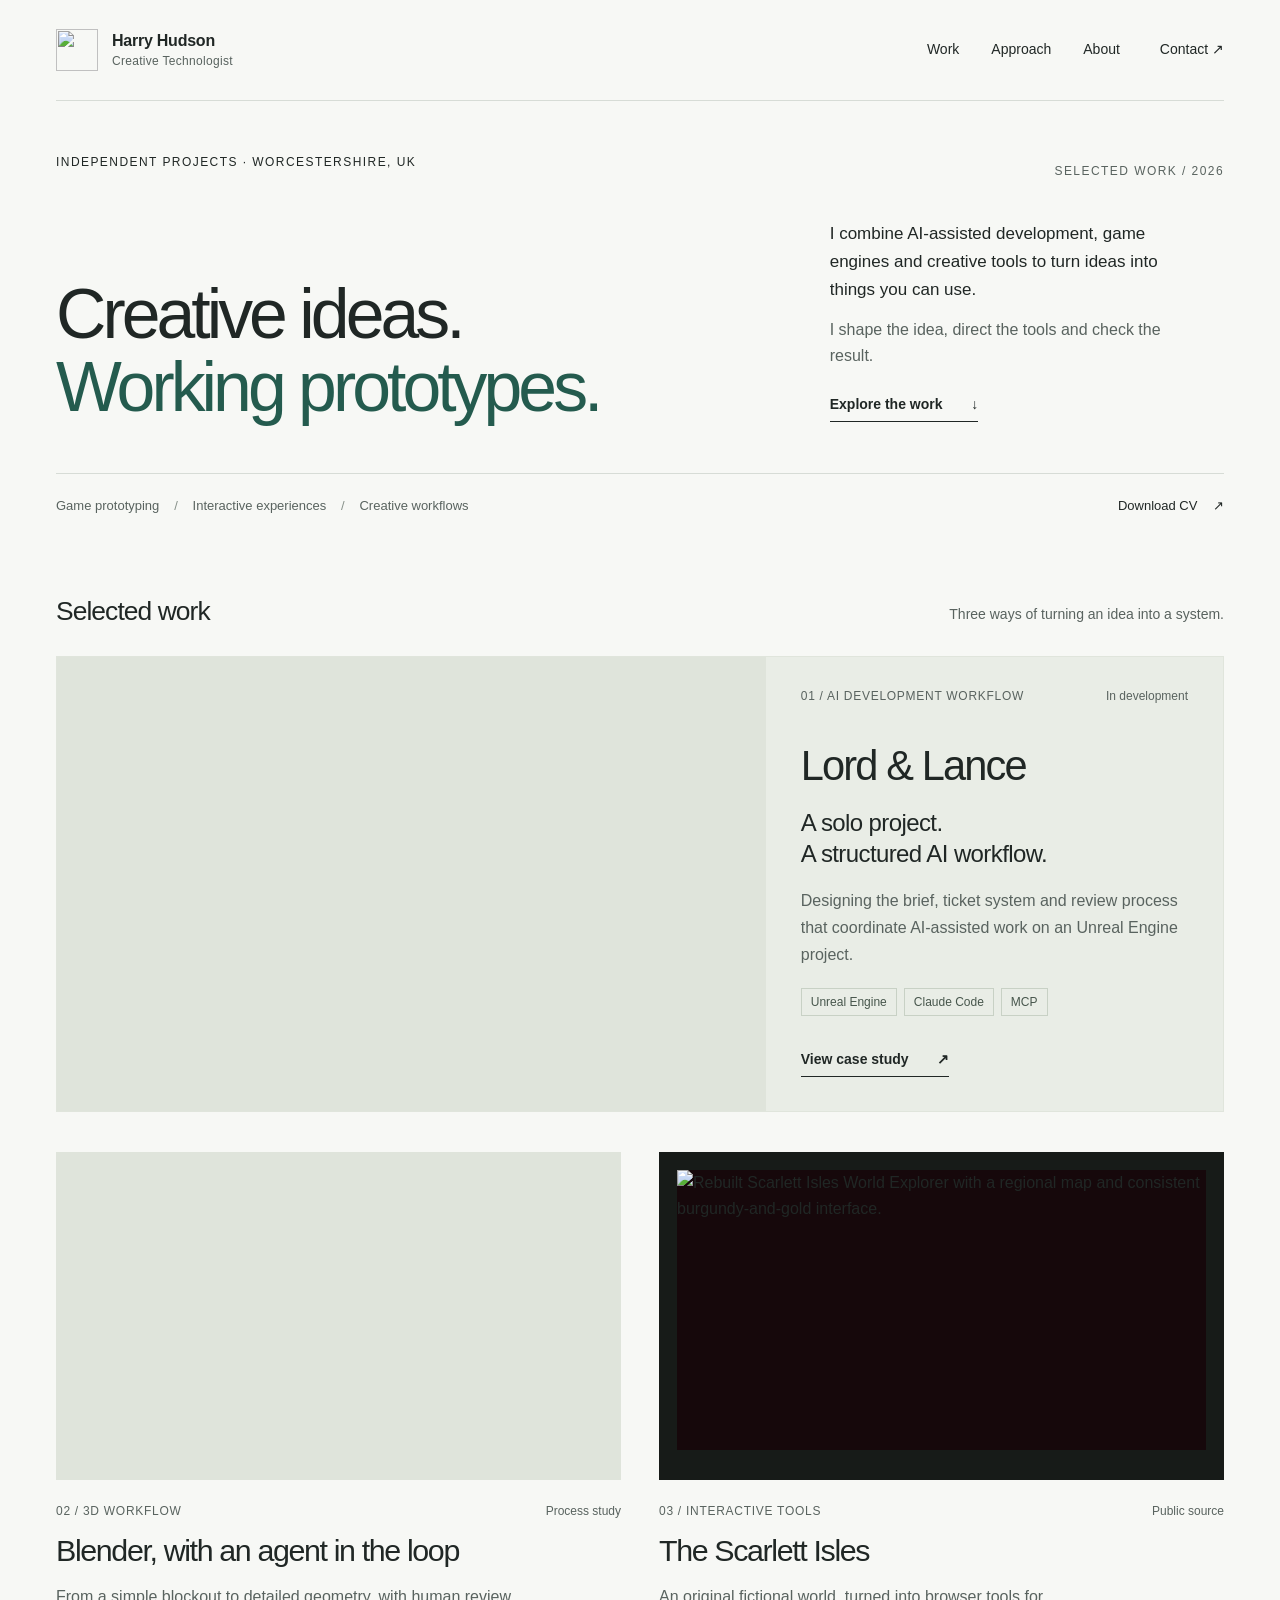
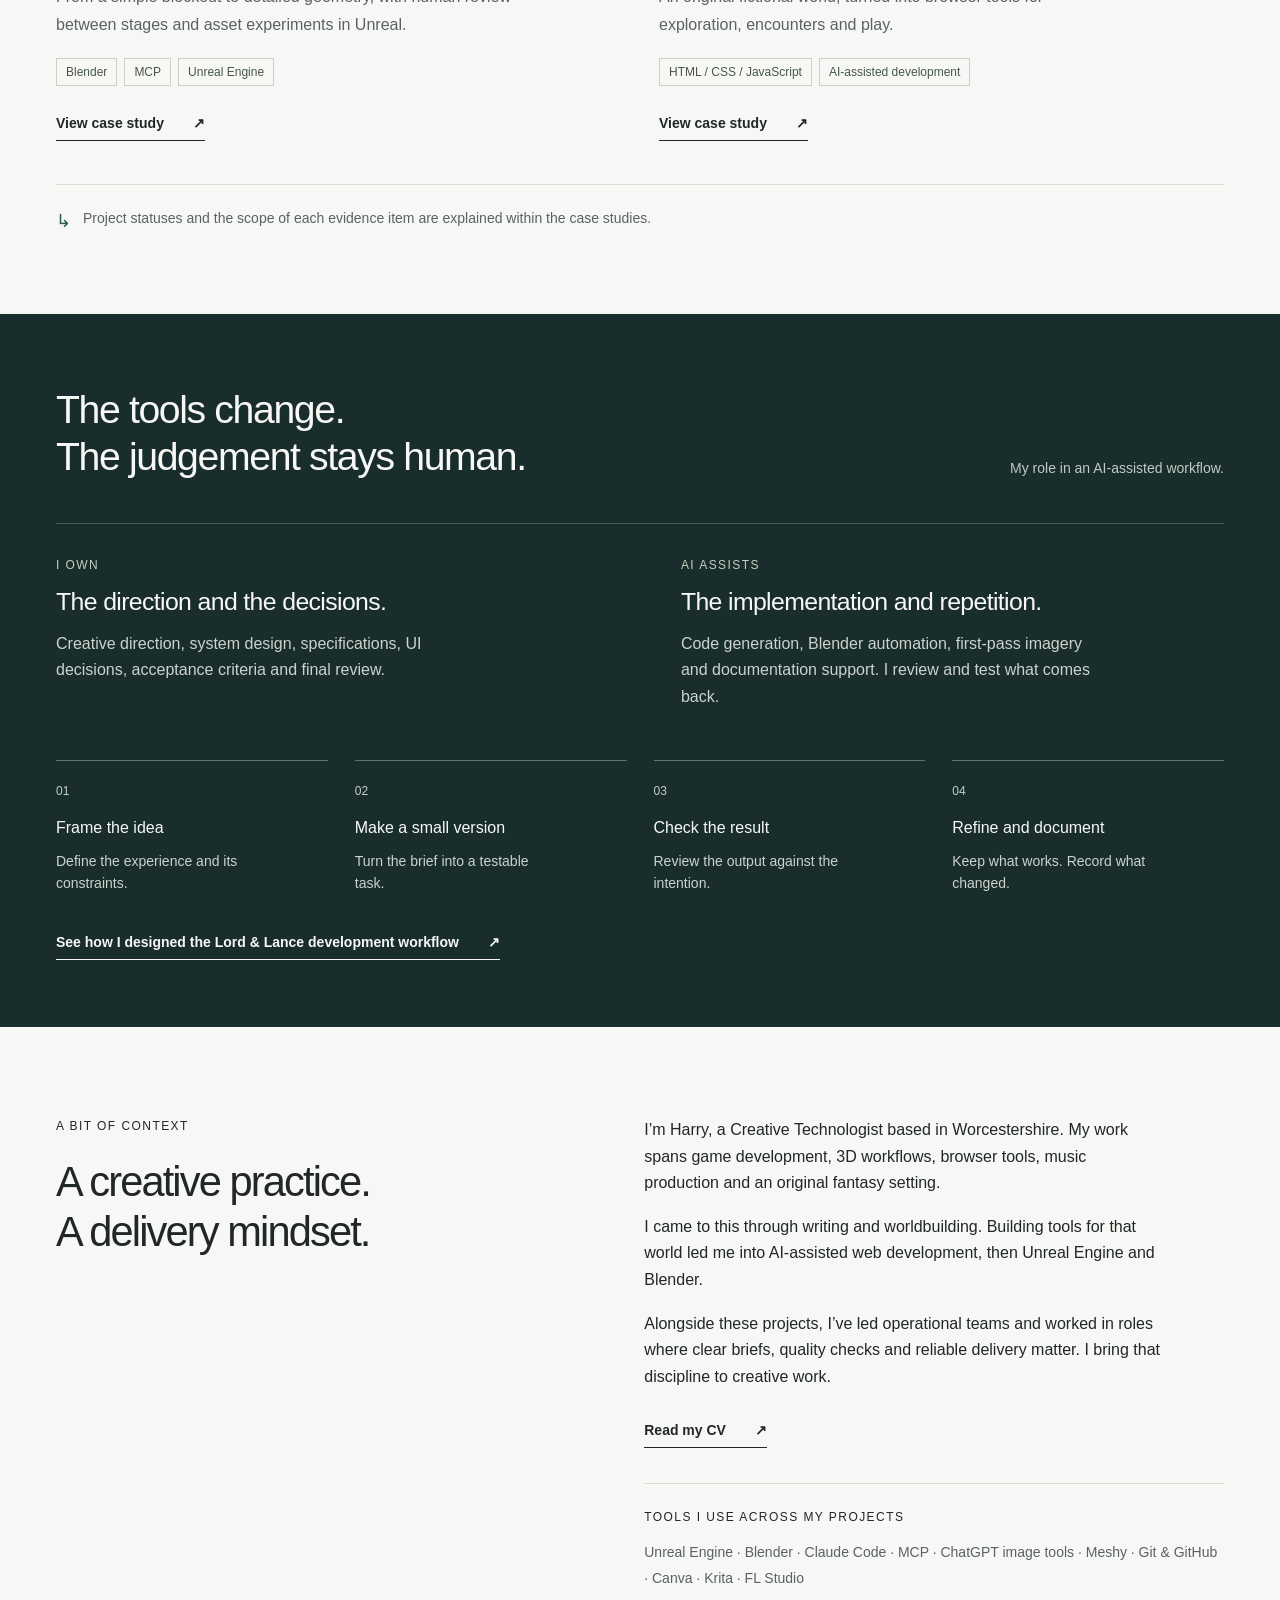
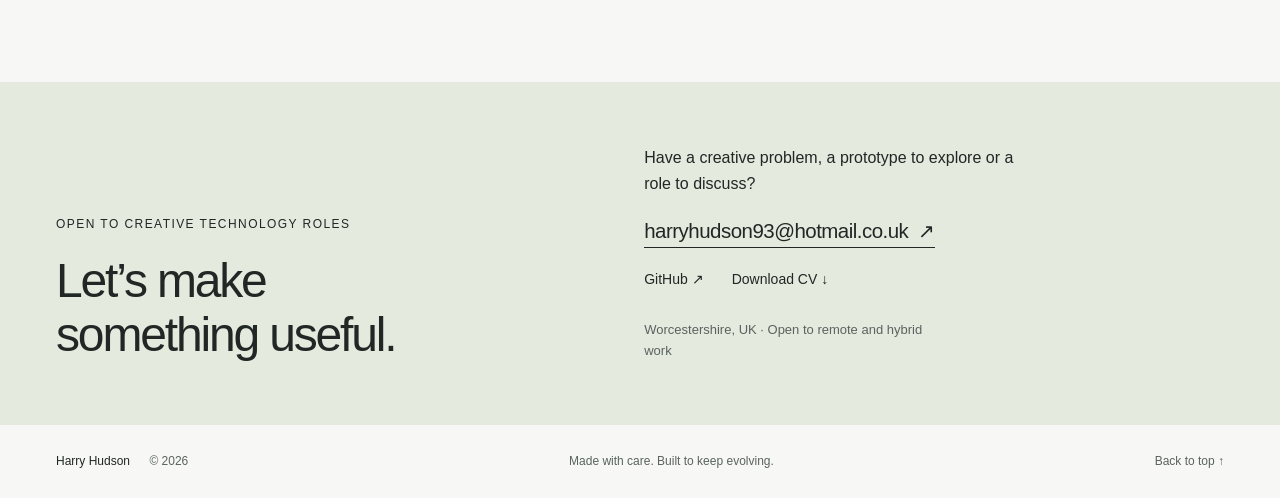
==== index.html @ 02b5cccc "Publish reviewed Creative Technologist portfolio pages" ====
<!doctype html>
<html lang="en-GB">
<head>
  <meta charset="utf-8">
  <meta name="viewport" content="width=device-width, initial-scale=1">
  <title>Harry Hudson | Creative Technologist</title>
  <meta name="description" content="AI-assisted game prototyping, interactive experiences and creative workflows. Selected work by Harry Hudson, Worcestershire, UK.">
  <meta name="theme-color" content="#f7f8f5">
  <meta property="og:type" content="website">
  <meta property="og:locale" content="en_GB">
  <meta property="og:site_name" content="Harry Hudson · Creative Technologist">
  <meta property="og:title" content="Harry Hudson | Creative Technologist">
  <meta property="og:description" content="AI-assisted game prototyping, interactive experiences and creative workflows. Selected work by Harry Hudson, Worcestershire, UK.">
  <meta name="twitter:card" content="summary">
  <meta name="twitter:title" content="Harry Hudson | Creative Technologist">
  <meta name="twitter:description" content="AI-assisted game prototyping, interactive experiences and creative workflows. Selected work by Harry Hudson, Worcestershire, UK.">
  <link rel="icon" type="image/svg+xml" href="data:image/svg+xml,%3Csvg xmlns='http://www.w3.org/2000/svg' viewBox='0 0 32 32'%3E%3Crect width='32' height='32' rx='5' fill='%23192d2c'/%3E%3Cpath d='M8 7v18M24 7v18M8 16h16' stroke='%23f7f8f5' stroke-width='4'/%3E%3C/svg%3E">
  <link rel="stylesheet" href="styles.css">
  <script src="app.js" defer></script>
  <link rel="canonical" href="https://hjhudsonwriter.github.io/">
  <meta property="og:url" content="https://hjhudsonwriter.github.io/">
  <meta property="og:image" content="https://hjhudsonwriter.github.io/assets/harry-hudson-logo.png">
</head>
<body>
<a class="skip-link" href="#main">Skip to content</a>
<header class="site-header wrap">
  <a class="identity" href="index.html" aria-label="Harry Hudson, home"><img class="brand-logo" src="assets/harry-hudson-logo.png" width="42" height="42" alt="" decoding="async"><span>Harry Hudson<span class="identity-role">Creative Technologist</span></span></a>
  <button class="menu-toggle" aria-expanded="false" aria-controls="navigation">Menu <span aria-hidden="true">+</span></button>
  <nav id="navigation" aria-label="Main navigation">
    <a href="index.html#work">Work</a><a href="index.html#approach">Approach</a><a href="index.html#about">About</a><a class="nav-contact" href="index.html#contact">Contact <span aria-hidden="true">↗</span></a>
  </nav>
</header><main id="main"><div id="top"></div>
<section class="hero wrap" aria-labelledby="hero-heading">
  <div class="hero-top"><p class="eyebrow">Independent projects · Worcestershire, UK</p><p class="edition">Selected work / 2026</p></div>
  <div class="hero-grid"><h1 id="hero-heading">Creative ideas.<br><span>Working prototypes.</span></h1><div class="hero-intro"><p>I combine AI-assisted development, game engines and creative tools to turn ideas into things you can use.</p><p class="muted">I shape the idea, direct the tools and check the result.</p><a class="text-link" href="#work">Explore the work <span aria-hidden="true">↓</span></a></div></div>
  <div class="hero-bottom"><p>Game prototyping <span>/</span> Interactive experiences <span>/</span> Creative workflows</p><a href="assets/harry-hudson-cv.pdf" download>Download CV <span aria-hidden="true">↗</span></a></div>
</section>
<section id="work" class="work wrap" aria-labelledby="work-heading">
  <div class="section-heading"><h2 id="work-heading">Selected work</h2><p>Three ways of turning an idea into a system.</p></div>
  <article class="featured-project">
    <a class="project-image" href="lord-and-lance.html" aria-label="Read the Lord and Lance case study"><img class="" src="assets/lord-lance-armoury.webp" srcset="assets/lord-lance-armoury-800.webp 800w, assets/lord-lance-armoury.webp 1600w" sizes="(max-width: 700px) 100vw, 80vw" width="1600" height="900" alt="Lord &amp; Lance project image: an armoured knight in a sunlit medieval armoury." loading="eager" decoding="async" fetchpriority="high"></a>
    <div class="featured-copy"><div class="project-meta"><span>01 / AI development workflow</span><span>In development</span></div><h3><a href="lord-and-lance.html">Lord &amp; Lance</a></h3><p class="project-deck">A solo project.<br>A structured AI workflow.</p><p>Designing the brief, ticket system and review process that coordinate AI-assisted work on an Unreal Engine project.</p><ul class="tags" aria-label="Tools"><li>Unreal Engine</li><li>Claude Code</li><li>MCP</li></ul><a class="text-link" href="lord-and-lance.html">View case study <span aria-hidden="true">↗</span></a></div>
  </article>
  <div class="project-pair">
    <article class="project-card"><a class="project-image" href="blender-mcp.html" aria-label="Read the Blender MCP case study"><img class="" src="assets/grandstand-detail.webp" srcset="assets/grandstand-detail-800.webp 800w, assets/grandstand-detail.webp 1600w" sizes="(max-width: 700px) 100vw, 80vw" width="1600" height="859" alt="A timber grandstand model in Blender, with roof, stepped seating, stairs and structural framing." loading="lazy" decoding="async"></a><div class="project-meta"><span>02 / 3D workflow</span><span>Process study</span></div><h3><a href="blender-mcp.html">Blender, with an agent in the loop</a></h3><p>From a simple blockout to detailed geometry, with human review between stages and asset experiments in Unreal.</p><ul class="tags" aria-label="Tools"><li>Blender</li><li>MCP</li><li>Unreal Engine</li></ul><a class="text-link" href="blender-mcp.html">View case study <span aria-hidden="true">↗</span></a></article>
    <article class="project-card"><a class="project-image" href="scarlett-isles.html" aria-label="Read the Scarlett Isles case study"><div class="source-crop" style="aspect-ratio:2548/1350"><div style="width:100.000000%;left:0.000000%;top:0.000000%"><img src="assets/si-current-explorer.webp" width="1600" height="848" alt="Rebuilt Scarlett Isles World Explorer with a regional map and consistent burgundy-and-gold interface." loading="lazy" decoding="async"></div></div></a><div class="project-meta"><span>03 / Interactive tools</span><span>Public source</span></div><h3><a href="scarlett-isles.html">The Scarlett Isles</a></h3><p>An original fictional world, turned into browser tools for exploration, encounters and play.</p><ul class="tags" aria-label="Tools"><li>HTML / CSS / JavaScript</li><li>AI-assisted development</li></ul><a class="text-link" href="scarlett-isles.html">View case study <span aria-hidden="true">↗</span></a></article>
  </div>
  <p class="portfolio-note"><span class="note-mark" aria-hidden="true">↳</span> Project statuses and the scope of each evidence item are explained within the case studies.</p>
</section>
<section class="approach-section" id="approach" aria-labelledby="approach-heading"><div class="wrap">
  <div class="section-heading"><h2 id="approach-heading">The tools change.<br>The judgement stays human.</h2><p>My role in an AI-assisted workflow.</p></div>
  <div class="ownership-grid"><div><p class="eyebrow">I own</p><h3>The direction and the decisions.</h3><p>Creative direction, system design, specifications, UI decisions, acceptance criteria and final review.</p></div><div><p class="eyebrow">AI assists</p><h3>The implementation and repetition.</h3><p>Code generation, Blender automation, first-pass imagery and documentation support. I review and test what comes back.</p></div></div>
  <ol class="workflow" aria-label="My working process"><li><span>01</span><strong>Frame the idea</strong><p>Define the experience and its constraints.</p></li><li><span>02</span><strong>Make a small version</strong><p>Turn the brief into a testable task.</p></li><li><span>03</span><strong>Check the result</strong><p>Review the output against the intention.</p></li><li><span>04</span><strong>Refine and document</strong><p>Keep what works. Record what changed.</p></li></ol>
<p class="approach-example"><a class="text-link" href="lord-and-lance.html#development-system">See how I designed the Lord &amp; Lance development workflow <span aria-hidden="true">↗</span></a></p>
</div></section>
<section id="about" class="about wrap" aria-labelledby="about-heading"><div><p class="eyebrow">A bit of context</p><h2 id="about-heading">A creative practice.<br>A delivery mindset.</h2></div><div class="about-copy"><p>I’m Harry, a Creative Technologist based in Worcestershire. My work spans game development, 3D workflows, browser tools, music production and an original fantasy setting.</p><p>I came to this through writing and worldbuilding. Building tools for that world led me into AI-assisted web development, then Unreal Engine and Blender.</p><p>Alongside these projects, I’ve led operational teams and worked in roles where clear briefs, quality checks and reliable delivery matter. I bring that discipline to creative work.</p><a class="text-link" href="assets/harry-hudson-cv.pdf" download>Read my CV <span aria-hidden="true">↗</span></a><div class="tool-list"><p class="eyebrow">Tools I use across my projects</p><p>Unreal Engine · Blender · Claude Code · MCP · ChatGPT image tools · Meshy · Git &amp; GitHub · Canva · Krita · FL Studio</p></div></div></section>
<section id="contact" class="contact-section" aria-labelledby="contact-heading"><div class="wrap contact-grid"><div><p class="eyebrow">Open to creative technology roles</p><h2 id="contact-heading">Let’s make<br>something useful.</h2></div><div><p>Have a creative problem, a prototype to explore or a role to discuss?</p><a class="email-link" href="mailto:harryhudson93@hotmail.co.uk">harryhudson93@hotmail.co.uk <span aria-hidden="true">↗</span></a><div class="contact-links"><a href="https://github.com/hjhudsonwriter" target="_blank" rel="noopener noreferrer">GitHub <span aria-hidden="true">↗</span></a><a href="assets/harry-hudson-cv.pdf" download>Download CV <span aria-hidden="true">↓</span></a></div><p class="contact-location">Worcestershire, UK · Open to remote and hybrid work</p></div></div></section>
</main><footer class="site-footer wrap"><p>Harry Hudson <span>© 2026</span></p><p>Made with care. Built to keep evolving.</p><a href="#top">Back to top <span aria-hidden="true">↑</span></a></footer>
</body></html>
---- styles.css ----
/* Harry Hudson. Lightweight static portfolio. */
:root{--paper:#f7f8f5;--ink:#202725;--muted:#59635f;--line:#d7dcd6;--accent:#245b4e;--deep:#192d2c;--light:#e6ece6;--white:#fff;--frame:#eef1ea;--max:1280px}
*{box-sizing:border-box}
main h1,main h2,main h3{overflow-wrap:anywhere}
.hero-grid>*,.case-heading>*,.case-facts>*,.ownership-grid>*,.project-pair>*,.contact-grid>*{min-width:0}
html{scroll-behavior:smooth;scroll-padding-top:2rem}
body{margin:0;background:var(--paper);color:var(--ink);font-family:Arial,Helvetica,sans-serif;font-size:16px;line-height:1.65;-webkit-font-smoothing:antialiased}
button,a{-webkit-tap-highlight-color:transparent}
a{color:inherit;text-underline-offset:.25em;text-decoration-thickness:1px}
a:hover{text-decoration-color:var(--accent)}
button{font:inherit}
button,a{touch-action:manipulation}
:focus-visible{outline:3px solid #bc540e;outline-offset:5px;border-radius:1px}
img{display:block;width:100%;height:auto}
figure{margin:0}
figcaption{font-size:.875rem;line-height:1.65;color:var(--muted);margin-top:1rem;max-width:88ch}
h1,h2,h3,h4,p,ul,ol{margin:0}
h1,h2,h3,h4{font-weight:500;line-height:1.12;letter-spacing:-.045em}
p+p{margin-top:1.1rem}
ul,ol{padding:0}
.wrap{width:min(var(--max),calc(100% - 112px));margin-inline:auto}
.skip-link{position:fixed;top:-100px;left:1rem;background:var(--ink);color:white;padding:.8rem 1.2rem;z-index:100}
.skip-link:focus{top:1rem}
.site-header{display:flex;align-items:center;justify-content:space-between;padding-block:29px;border-bottom:1px solid var(--line);gap:1.5rem}
.identity{display:flex;align-items:center;gap:14px;text-decoration:none;font-weight:600;line-height:1.3;font-size:1rem;letter-spacing:-.015em}
.brand-logo{width:42px;height:42px;object-fit:contain;flex-shrink:0}
.identity-role{display:block;font-size:.75rem;color:var(--muted);font-weight:400;letter-spacing:.025em;margin-top:2px}
nav{display:flex;align-items:center;gap:2rem;font-size:.875rem}
nav,.hero-top,.hero-bottom,.project-meta{flex-wrap:wrap}
.case-section>*{min-width:0}
nav a{text-decoration:none;padding-block:.35rem}
nav a:hover{text-decoration:underline}
.nav-contact{margin-left:.5rem}
.menu-toggle{display:none;border:1px solid var(--line);background:transparent;padding:.5rem .75rem}
.hero{padding-top:43px;padding-bottom:0}
.hero-top,.hero-bottom{display:flex;justify-content:space-between;gap:1.5rem;align-items:center}
.eyebrow,.edition{text-transform:uppercase;font-size:.75rem;letter-spacing:.12em;font-weight:500;line-height:1.6}
.edition{color:var(--muted)}
.hero-grid{display:grid;grid-template-columns:1.8fr 1fr;gap:4rem;align-items:end;padding:39px 0 48px}
.hero h1{font-size:clamp(3.4rem,5.45vw,5.2rem);letter-spacing:-.057em;line-height:1.06}
.hero h1 span{color:var(--accent)}
.hero-intro{padding-bottom:3px;max-width:38ch}
.hero-intro p{font-size:1.0625rem;line-height:1.65}
.hero-intro .muted{font-size:1rem;margin-top:.8rem}
.muted{color:var(--muted)}
.text-link{display:inline-flex;gap:1.8rem;align-items:center;justify-content:space-between;font-size:.875rem;font-weight:600;text-decoration:none;padding-block:.3rem;border-bottom:1px solid currentColor}
.text-link:hover{color:var(--accent)}
.hero-intro .text-link{margin-top:1.2rem}
.hero-bottom{padding:21px 0;border-top:1px solid var(--line);font-size:.8125rem;color:var(--muted)}
.hero-bottom span{margin:0 .7rem;color:#87918a}
.hero-bottom a{color:var(--ink);white-space:nowrap;text-decoration:none}
.hero-bottom a span{margin:0 0 0 .75rem;color:var(--ink)}
.section-heading{display:flex;align-items:end;justify-content:space-between;gap:2rem;margin-bottom:30px}
.section-heading h2{font-size:1.65rem;letter-spacing:-.035em}
.section-heading>p{font-size:.875rem;color:var(--muted)}
.work{padding:59px 0 78px}
.featured-project{display:grid;grid-template-columns:1.55fr 1fr;background:#e9ede6;border:1px solid #e0e5dc}
.project-image{display:block;overflow:hidden;background:#dfe4db}
.project-image img{height:100%;object-fit:cover;transition:filter .2s ease}
.project-image:hover img{filter:brightness(1.04)}
.featured-project>.project-image{min-height:420px}
.featured-project>.project-image img{object-position:51% 50%}
.featured-copy{padding:30px 35px 34px;display:flex;flex-direction:column;align-items:flex-start}
.project-meta{display:flex;justify-content:space-between;gap:1rem;width:100%;font-size:.75rem;color:var(--muted);line-height:1.6}
.project-meta span:first-child{text-transform:uppercase;letter-spacing:.06em}
.featured-copy h3{margin-top:36px;font-size:2.6rem}
.project-card h3 a,.featured-copy h3 a{text-decoration:none}
.project-card h3 a:hover,.featured-copy h3 a:hover{text-decoration:underline;text-decoration-thickness:1px}
.project-deck{font-size:1.5rem;line-height:1.3;letter-spacing:-.025em;margin-top:18px}
.featured-copy>p:not(.project-deck){font-size:1rem;line-height:1.7;color:var(--muted);margin-top:17px;max-width:43ch}
.tags{display:flex;flex-wrap:wrap;gap:7px;list-style:none;margin-top:20px}
.tags li{font-size:.75rem;line-height:1.5;padding:4px 9px;border:1px solid #c8d1c5;color:#47564c}
.featured-copy .text-link{margin-top:27px}
.project-pair{display:grid;grid-template-columns:1fr 1fr;gap:38px;margin-top:40px}
.project-card .project-image{aspect-ratio:1.72}
.project-card:nth-child(2) .project-image{background:#171b18;padding:18px}
.project-card:nth-child(2) .project-image img{object-fit:contain}
.project-card .project-meta{margin-top:22px}
.project-card h3{font-size:1.9rem;margin-top:12px;line-height:1.18}
.project-card>p{max-width:52ch;color:var(--muted);font-size:1rem;line-height:1.7;margin-top:14px}
.project-card .text-link{margin-top:22px}
.portfolio-note{border-top:1px solid var(--line);margin-top:43px;padding-top:22px;font-size:.875rem;color:var(--muted);display:flex;gap:12px}
.note-mark{color:var(--accent);font-size:1.1rem}
.approach-section{background:var(--deep);color:var(--paper);padding:73px 0 67px}
.approach-section .section-heading h2{font-size:2.45rem;line-height:1.18}
.approach-section .section-heading p{color:#c0cac3}
.ownership-grid{display:grid;grid-template-columns:1fr 1fr;gap:7%;margin-top:43px;padding-top:32px;border-top:1px solid #4b5b56}
.ownership-grid .eyebrow{color:#c4d0c1}
.ownership-grid h3{font-size:1.55rem;margin-top:13px;letter-spacing:-.025em}
.ownership-grid p:not(.eyebrow){font-size:1rem;margin-top:15px;color:#cbd3cd;max-width:48ch}
.workflow{display:grid;grid-template-columns:repeat(4,1fr);gap:27px;list-style:none;margin-top:50px}
.workflow li{border-top:1px solid #64736c;padding-top:16px}
.workflow li>span{font-size:.75rem;color:#c4d0c1}
.workflow strong{display:block;font-size:1rem;font-weight:500;margin-top:12px}
.workflow p{color:#cbd3cd;font-size:.875rem;margin-top:8px;line-height:1.6;max-width:25ch}
.about{display:grid;grid-template-columns:1fr 1.2fr;gap:9%;padding-block:90px}
.about h2{font-size:2.6rem;margin-top:21px;line-height:1.18}
.about-copy>p{max-width:58ch}
.about-copy>.text-link{margin-top:24px}
.tool-list{margin-top:35px;border-top:1px solid var(--line);padding-top:24px}
.tool-list p:last-child{font-size:.875rem;color:var(--muted);margin-top:12px;line-height:1.9}
.contact-section{background:#e5eade;padding:63px 0}
.contact-grid{display:grid;grid-template-columns:1fr 1.2fr;gap:9%;align-items:end}
.contact-grid h2{font-size:3rem;line-height:1.12;margin-top:20px}
.contact-grid>div>p:not(.eyebrow){font-size:1rem;max-width:42ch}
.email-link{font-size:clamp(1.2rem,1.6vw,1.5rem);display:inline-block;overflow-wrap:anywhere;line-height:1.5;letter-spacing:-.025em;margin-top:18px;text-decoration:none;border-bottom:1px solid currentColor}
.email-link span{white-space:nowrap;margin-left:.3rem}
.contact-links{display:flex;gap:28px;margin-top:20px;font-size:.875rem}
.contact-links a{text-decoration:none}
.contact-location{font-size:.8125rem!important;color:var(--muted);margin-top:28px}
.site-footer{padding-block:27px;display:flex;align-items:center;justify-content:space-between;gap:1rem;font-size:.75rem;color:var(--muted)}
.site-footer p+p{margin:0}
.site-footer p:first-child{color:var(--ink)}
.site-footer p:first-child span{color:var(--muted);margin-left:1rem}
.site-footer>a{text-decoration:none;white-space:nowrap}
/* Case studies */
.case-hero{padding:33px 0 40px}
.back-link{font-size:.875rem;text-decoration:none;color:var(--muted);display:inline-block;padding-block:.4rem}
.case-heading{display:grid;grid-template-columns:1.4fr 1fr;gap:8%;align-items:end;margin-top:42px}
.case-heading .eyebrow{color:var(--accent);margin-bottom:21px}
.case-heading h1{font-size:clamp(3rem,5.8vw,5.5rem);line-height:1.03;letter-spacing:-.055em}
.case-heading .lead{font-size:1.2rem;line-height:1.55;letter-spacing:-.015em;max-width:38ch}
.case-facts{display:grid;grid-template-columns:repeat(4,1fr);gap:30px;padding-top:25px;border-top:1px solid var(--line);margin-top:36px;font-size:.875rem}
.case-facts dt{text-transform:uppercase;font-size:.75rem;letter-spacing:.09em;color:var(--muted);margin-bottom:7px}
.case-facts dd{margin:0}
.case-cover{margin-top:12px}
.case-cover img{max-height:640px;object-fit:cover}
.case-cover.screen-cover{padding:30px;background:#263331}
.case-cover.screen-cover img{object-fit:contain;max-height:690px}
.case-caption{margin-top:15px;font-size:.8125rem;color:var(--muted)}
.case-summary{display:grid;grid-template-columns:1fr 1fr;gap:7%;padding:36px 0;border-bottom:1px solid var(--line);margin-top:25px}
.case-summary h2{font-size:1.1rem;letter-spacing:-.015em;margin-bottom:12px}
.case-summary p{font-size:1rem;color:var(--muted);max-width:56ch}
.case-body{padding-block:55px 80px}
.case-section{display:grid;grid-template-columns:240px 1fr;gap:65px;padding-block:42px;border-bottom:1px solid var(--line)}
.case-section:first-child{padding-top:0}
.section-title .eyebrow{color:var(--muted);margin-bottom:16px}
.section-title h2{font-size:1.65rem;line-height:1.2}
.section-content{min-width:0}
.section-content>p{max-width:66ch;line-height:1.75}
.section-content>h3{font-size:1.35rem;margin-block:29px 13px}
.section-content>h3:first-child{margin-top:0}
.section-content>figure{margin-top:28px}
.section-content ul.bullets{padding-left:20px;max-width:65ch;margin-top:18px}
.bullets li{padding-left:3px;margin-top:9px}
.ownership-cards{display:grid;grid-template-columns:1fr 1fr;gap:22px;margin-top:25px}
.ownership-cards>div{border-top:2px solid var(--accent);padding-top:19px}
.ownership-cards h3{font-size:1.2rem;letter-spacing:-.02em}
.ownership-cards p{font-size:1rem;color:var(--muted);margin-top:12px}
.evidence-frame{position:relative;background:var(--frame);border:1px dashed #879482;padding:27px 30px;margin-top:26px;min-height:184px}
.frame-label{display:flex;justify-content:space-between;gap:1rem;font-size:.75rem;text-transform:uppercase;letter-spacing:.11em;color:#536149}
.evidence-frame h3{font-size:1.3rem;letter-spacing:-.025em;margin-top:22px;max-width:48ch;line-height:1.3}
.evidence-frame p{font-size:.875rem;color:var(--muted);line-height:1.75;margin-top:12px;max-width:67ch}
.figure-pair{display:grid;grid-template-columns:1fr 1fr;gap:22px;margin-top:27px}
.figure-pair img{aspect-ratio:1.55;object-fit:contain;background:#393b3b}
.figure-pair figcaption{font-size:.8125rem}
.process-strip{display:grid;grid-template-columns:repeat(4,1fr);list-style:none;gap:12px;margin-top:25px}
.process-strip li{border-top:1px solid #9ba59a;padding-top:13px;line-height:1.5}
.process-strip li span{display:block;color:var(--muted);font-size:.75rem;margin-bottom:8px}
.process-strip strong{font-weight:500;font-size:1rem}
.process-note{font-size:.8125rem;color:var(--muted);margin-top:14px!important}
.source-links{display:flex;flex-wrap:wrap;gap:15px 27px;margin-top:22px}
.source-links a{font-size:.875rem}
.evidence-status{font-size:.8125rem;color:var(--muted);background:#e9eee4;padding:16px 20px;margin-top:26px;border-left:2px solid var(--accent)}
.evidence-status strong{font-weight:600;color:var(--ink)}
.next-project{display:flex;align-items:center;justify-content:space-between;gap:2rem;padding:35px 0 0;text-decoration:none}
.next-project span:first-child{font-size:.8125rem;color:var(--muted)}
.next-project strong{display:block;font-size:2rem;font-weight:500;letter-spacing:-.035em;line-height:1.25;margin-top:7px;color:var(--ink)}
.next-project>span:last-child{font-size:2rem;color:var(--accent)}
.next-project:hover strong{text-decoration:underline;text-decoration-thickness:1px;text-underline-offset:.2em}
.case-contact{display:flex;justify-content:space-between;align-items:center;gap:2rem;border-top:1px solid var(--line);padding:35px 0;margin-top:25px}
.case-contact p{font-size:1.3rem;letter-spacing:-.03em}
@media(min-width:1550px){.hero h1{font-size:5.4rem}}
@media(max-width:1100px){.wrap{width:calc(100% - 64px)}.hero-grid{gap:2.5rem;grid-template-columns:1.6fr 1fr}.hero h1{font-size:clamp(3rem,5.3vw,4.1rem)}.featured-project{grid-template-columns:1.3fr 1fr}.featured-copy{padding:25px}.featured-copy h3{font-size:2.2rem}.project-deck{font-size:1.35rem}.case-section{grid-template-columns:190px 1fr;gap:40px}.project-card h3{font-size:1.6rem}}
@media(max-width:850px){.hero-grid{grid-template-columns:1fr;gap:25px;padding-bottom:34px}.hero h1{font-size:clamp(3.2rem,7.9vw,5.2rem)}.hero-intro{max-width:58ch}.hero-intro .muted{display:inline}.hero-intro .text-link{display:flex;width:max-content}.featured-project{grid-template-columns:1fr}.featured-project>.project-image{min-height:0;aspect-ratio:16/9}.featured-copy{padding:28px 30px}.featured-copy h3{margin-top:20px}.project-deck br{display:none}.featured-copy>p:not(.project-deck){max-width:63ch}.hero-bottom{align-items:flex-start}.hero-bottom p{max-width:38ch}.project-pair{gap:25px}.project-card .project-meta{flex-direction:column;gap:3px}.project-card:nth-child(2) .project-image{padding:9px}.about,.contact-grid{gap:7%;grid-template-columns:1fr 1.25fr}.about h2{font-size:2rem}.contact-grid h2{font-size:2.4rem}.case-heading{gap:5%;grid-template-columns:1.3fr 1fr}.case-heading h1{font-size:3.2rem}.case-heading .lead{font-size:1.05rem}.case-section{grid-template-columns:1fr;gap:25px}.section-title{display:flex;align-items:baseline;gap:20px}.section-title .eyebrow{margin:0;white-space:nowrap}.section-title h2{font-size:1.55rem}.case-facts{grid-template-columns:1fr 1fr;gap:18px}.section-content>p{max-width:70ch}.site-footer>p:nth-child(2){display:none}}
@media(max-width:600px){.wrap{width:calc(100% - 40px)}.site-header{padding-block:19px;flex-wrap:wrap;gap:15px}.identity{gap:10px}.brand-logo{width:35px;height:35px}.identity-role{font-size:.75rem}nav{gap:1.35rem;width:100%;justify-content:space-between;font-size:.875rem}.nav-contact{margin:0}html.js .menu-toggle{display:block}html.js nav{display:none;padding:14px 0 3px;border-top:1px solid var(--line)}html.js nav.is-open{display:flex}.menu-toggle span{margin-left:15px}.hero{padding-top:28px}.hero-top{align-items:flex-start}.hero-top .eyebrow{max-width:24ch;font-size:.75rem}.edition{font-size:.75rem;max-width:15ch;text-align:right}.hero-grid{padding:29px 0 30px;gap:26px}.hero h1{font-size:clamp(2.5rem,8.7vw,3.7rem);letter-spacing:-.053em;line-height:1.09}.hero-intro p{font-size:1rem}.hero-intro .muted{display:block}.hero-intro .text-link{margin-top:16px}.hero-bottom{font-size:.75rem;gap:20px;padding-block:19px}.hero-bottom p{max-width:25ch;line-height:1.8}.hero-bottom span{margin:0 .25rem}.hero-bottom a{font-size:.8125rem;padding-top:2px}.work{padding-top:39px;padding-bottom:44px}.section-heading{align-items:start;flex-direction:column;gap:10px;margin-bottom:22px}.section-heading h2{font-size:1.5rem}.section-heading>p{font-size:.8125rem}.featured-copy{padding:22px}.featured-copy h3{font-size:2.1rem}.project-meta{font-size:.75rem;gap:12px}.project-meta span:last-child{white-space:nowrap}.project-deck{font-size:1.25rem}.featured-copy>p:not(.project-deck){font-size:1rem}.featured-copy .text-link{margin-top:21px}.project-pair{grid-template-columns:1fr;gap:37px;margin-top:32px}.project-card .project-meta{flex-direction:row;font-size:.75rem}.project-card h3{font-size:1.7rem}.project-card .text-link{margin-top:18px}.portfolio-note{font-size:.8125rem;margin-top:31px;padding-top:21px}.approach-section{padding-block:44px}.approach-section .section-heading h2{font-size:2rem}.ownership-grid{grid-template-columns:1fr;gap:27px;margin-top:30px;padding-top:25px}.ownership-grid h3{font-size:1.4rem}.workflow{grid-template-columns:1fr 1fr;gap:26px 21px;margin-top:34px}.workflow strong{font-size:1rem}.workflow p{font-size:.8125rem}.about{grid-template-columns:1fr;gap:24px;padding-block:49px}.about h2{font-size:2.15rem;margin-top:16px}.about-copy>p{font-size:1rem;line-height:1.75}.contact-section{padding-block:42px}.contact-grid{grid-template-columns:1fr;gap:27px}.contact-grid h2{font-size:2.45rem}.contact-grid>div>p:not(.eyebrow){max-width:40ch}.email-link{font-size:1.125rem}.contact-location{margin-top:23px}.site-footer{font-size:.75rem;gap:15px;padding-block:23px}.site-footer p:first-child span{margin-left:.5rem}.case-hero{padding:23px 0 25px}.case-heading{grid-template-columns:1fr;gap:24px;margin-top:29px}.case-heading h1{font-size:clamp(2.8rem,12vw,4rem)}.case-heading .eyebrow{margin-bottom:17px;font-size:.75rem}.case-heading .lead{font-size:1.0625rem;max-width:38ch}.case-facts{font-size:.8125rem;gap:18px;margin-top:28px;padding-top:20px}.case-facts dt{font-size:.75rem}.case-cover{margin-top:0}.case-cover.screen-cover{padding:10px}.case-summary{grid-template-columns:1fr;gap:24px;padding-block:27px;margin-top:18px}.case-summary p{font-size:1rem}.case-body{padding-block:35px 40px}.case-section{padding-block:30px;gap:19px}.section-title{display:block}.section-title .eyebrow{margin-bottom:12px}.section-title h2{font-size:1.55rem}.section-content>p{font-size:1rem}.ownership-cards{grid-template-columns:1fr;gap:24px;margin-top:24px}.evidence-frame{padding:22px 20px;margin-top:23px}.evidence-frame h3{font-size:1.25rem;margin-top:21px}.evidence-frame p{font-size:.875rem}.frame-label{font-size:.75rem}.figure-pair{grid-template-columns:1fr;gap:24px}.figure-pair img{aspect-ratio:auto}.process-strip{grid-template-columns:1fr 1fr;gap:22px 16px}.section-content>h3{font-size:1.25rem}.case-contact{flex-direction:column;align-items:flex-start;gap:16px;padding-block:28px}.next-project strong{font-size:1.65rem}.case-caption{font-size:.75rem}.source-links{flex-direction:column;gap:12px}.evidence-status{font-size:.8125rem;padding:14px 16px}figcaption{font-size:.8125rem}}
@media(prefers-reduced-motion:reduce){html{scroll-behavior:auto}*,*::before,*::after{transition:none!important;animation:none!important}}
@media(max-width:600px){.section-title .eyebrow{white-space:normal}.hero-top>*{min-width:0}.hero-top .eyebrow{max-width:none}.hero-top .edition{display:none}}
@media print{body{background:white;color:black}.wrap{width:100%}nav,.menu-toggle,.skip-link,.site-footer,.next-project,.case-contact{display:none!important}.site-header{padding-top:0}.case-section,.evidence-frame,figure{break-inside:avoid}.approach-section,.contact-section{background:white;color:black}a{text-decoration:underline}.hero h1,.case-heading h1{font-size:34pt}.project-pair,.featured-project,.about,.case-section{display:block}.project-image img{max-height:300px;object-fit:contain}}

/* Ticketing system case-study additions. */
#development-system{scroll-margin-top:24px}
.ticket-stages{grid-template-columns:repeat(5,minmax(0,1fr))}
.ticket-stages+p{margin-top:24px}
.approach-example{margin-top:32px;max-width:55ch}
.evidence-exhibit{margin-top:36px;padding-top:28px;border-top:1px solid var(--line)}
.evidence-exhibit>h3{font-size:1.4rem;line-height:1.3;margin-block:18px}
.evidence-exhibit>figure{margin-top:24px}
.evidence-exhibit>p:not(.eyebrow){margin-top:16px}
.evidence-exhibit>figure+ h3{margin-top:32px}
.evidence-image-link{display:block}
.capture-window{overflow:hidden;background:#0d1117}
.capture-window img{display:block;width:100%;height:auto;max-width:none}
.board-window{aspect-ratio:2523/760}
.board-window img{margin-top:-2.973%}
.instructions-window{aspect-ratio:1200/402}
.instructions-window img{margin-top:0;width:106.666667%}
.evidence-observations{display:grid;grid-template-columns:repeat(3,minmax(0,1fr));gap:20px;margin-top:20px}
.evidence-observations p{font-size:.875rem;color:var(--muted)}
.evidence-observations strong{display:block;color:var(--ink);margin-bottom:6px}
.evidence-transcript{margin-top:18px;border-block:1px solid var(--line);padding-block:14px}
.evidence-transcript summary{cursor:pointer;font-size:.875rem;text-decoration:underline;text-underline-offset:4px}
.evidence-transcript>div{padding-top:16px}
.evidence-transcript p{font-size:.875rem;margin-top:10px}
.ticket-supporting figure{margin-block:20px 28px}
.manual-evidence blockquote{margin:0;padding:24px;border-left:3px solid var(--accent);background:var(--frame)}
.manual-evidence blockquote p+p{margin-top:18px}
.manual-evidence code{overflow-wrap:anywhere}
.pairing-window{aspect-ratio:1012/805}
/* Scarlett Isles original captures and the proposed condition layout. */
.si-evidence{scroll-margin-top:24px}
.damage-summary{display:grid;grid-template-columns:repeat(3,minmax(0,1fr));gap:12px;margin-top:24px;background:var(--frame);padding:18px}
.damage-summary small{display:block;color:var(--muted);font-size:.75rem}
.damage-summary strong{display:block;font-size:1.65rem;line-height:1.3;margin-top:5px;font-weight:500}
.capture-key{display:flex;flex-wrap:wrap;gap:10px 20px;list-style:none;padding:0;margin-top:20px;font-size:.8125rem}
.capture-key li{display:flex;align-items:center;gap:7px}
.capture-key i{width:12px;height:12px;border:1px solid #52635e;border-radius:2px;flex-shrink:0}
.key-actor{background:#f0c766}.key-input{background:#d4b3ff}.key-target{background:#6be5df}
.annotated-capture{display:block;position:relative;background:#101216}
.annotated-capture img{display:block;width:100%;height:auto}
.capture-mark{position:absolute;border:2px solid;border-radius:8px;pointer-events:none}
.capture-mark b{position:absolute;right:6px;top:-11px;display:grid;place-items:center;width:21px;height:21px;border-radius:50%;font:600 12px/1 system-ui;color:#101216;background:currentColor}
.mark-actor{border-color:#f0c766}.mark-actor b{background:#f0c766}
.mark-input{border-color:#d4b3ff}.mark-input b{background:#d4b3ff}
.mark-target{border-color:#6be5df}.mark-target b{background:#6be5df}
.damage-after{max-width:724px}
.si-evidence figcaption{line-height:1.7;font-size:.8125rem;color:var(--muted);margin-top:12px}
.si-evidence figcaption strong{color:var(--ink)}
.capture-subheading{font-size:.9375rem;font-weight:500;margin-bottom:12px}
.condition-original,.condition-proposal{display:block;background:#111315}
.condition-original img{display:block;width:100%;height:auto}
.condition-proposal{aspect-ratio:735/109;overflow:hidden}
.condition-proposal img{display:block;width:100%;height:auto;max-width:none;margin-top:-9.16%}
@media(max-width:600px){.damage-summary{padding:13px;gap:8px}.damage-summary strong{font-size:1.3rem}.capture-mark{border-width:2px;border-radius:4px}.capture-mark b{width:17px;height:17px;top:-9px;right:1px;font-size:10px}}
/* Generated concepts occupy only the five previously empty evidence frames. */
.generated-preview{margin-top:32px;border:1px solid var(--line);background:#f0f2ed;padding:24px;scroll-margin-top:24px}
.preview-heading{display:flex;justify-content:space-between;gap:16px;font-size:.75rem;letter-spacing:.08em;text-transform:uppercase;color:#536149}
.generated-preview h3{font-size:1.3rem;line-height:1.3;letter-spacing:-.025em;margin-top:18px}
.preview-disclosure{font-size:.8125rem;color:var(--muted);line-height:1.6;margin-top:10px}
.generated-preview figure{margin-top:20px}
.preview-image-link{display:block;background:#111315}
.preview-image-link img{display:block;width:100%;height:auto;object-fit:contain}
.generated-preview figcaption{font-size:.8125rem;line-height:1.7;margin-top:14px;color:var(--muted)}
.generated-preview figcaption a{display:inline-block;margin-left:.25em}
.preview-capture{margin-top:18px;padding-top:14px;border-top:1px solid var(--line);font-size:.8125rem;color:var(--muted)}
.preview-capture summary{cursor:pointer;color:var(--ink);text-decoration:underline;text-underline-offset:3px}
.preview-capture p{margin-top:12px;line-height:1.7}
@media(max-width:600px){.generated-preview{padding:18px 16px}.generated-preview h3{font-size:1.2rem}.preview-heading{flex-wrap:wrap;gap:8px}}
@media(max-width:600px){.evidence-observations{grid-template-columns:1fr;gap:14px}.evidence-exhibit>h3{font-size:1.25rem}}
@media(max-width:600px){.ticket-stages{grid-template-columns:repeat(2,minmax(0,1fr))}}

/* October 2026 genuine evidence: presentation crops leave source pixels intact. */
.source-crop{position:relative;overflow:hidden;background:#16080b;width:100%}
.source-crop>div{position:absolute}
.source-crop img{display:block;width:100%;height:auto;max-width:none;object-fit:fill!important;aspect-ratio:auto!important}
.project-image>.source-crop{align-self:center}
.action-evidence{display:grid;grid-template-columns:minmax(180px,280px) 1fr;gap:28px;margin-top:28px;align-items:center}
.action-evidence h4{font-size:1.1rem;margin-bottom:12px}
.action-evidence p{font-size:.95rem;margin-top:16px}
@media(max-width:600px){.action-evidence{grid-template-columns:1fr}.action-evidence>figure{max-width:340px}.source-crop{min-width:0}}

.condition-detail{display:flex;align-items:center;gap:18px;margin-top:16px;font-size:.75rem;color:var(--muted)}.condition-detail>.source-crop{width:180px;flex-shrink:0}
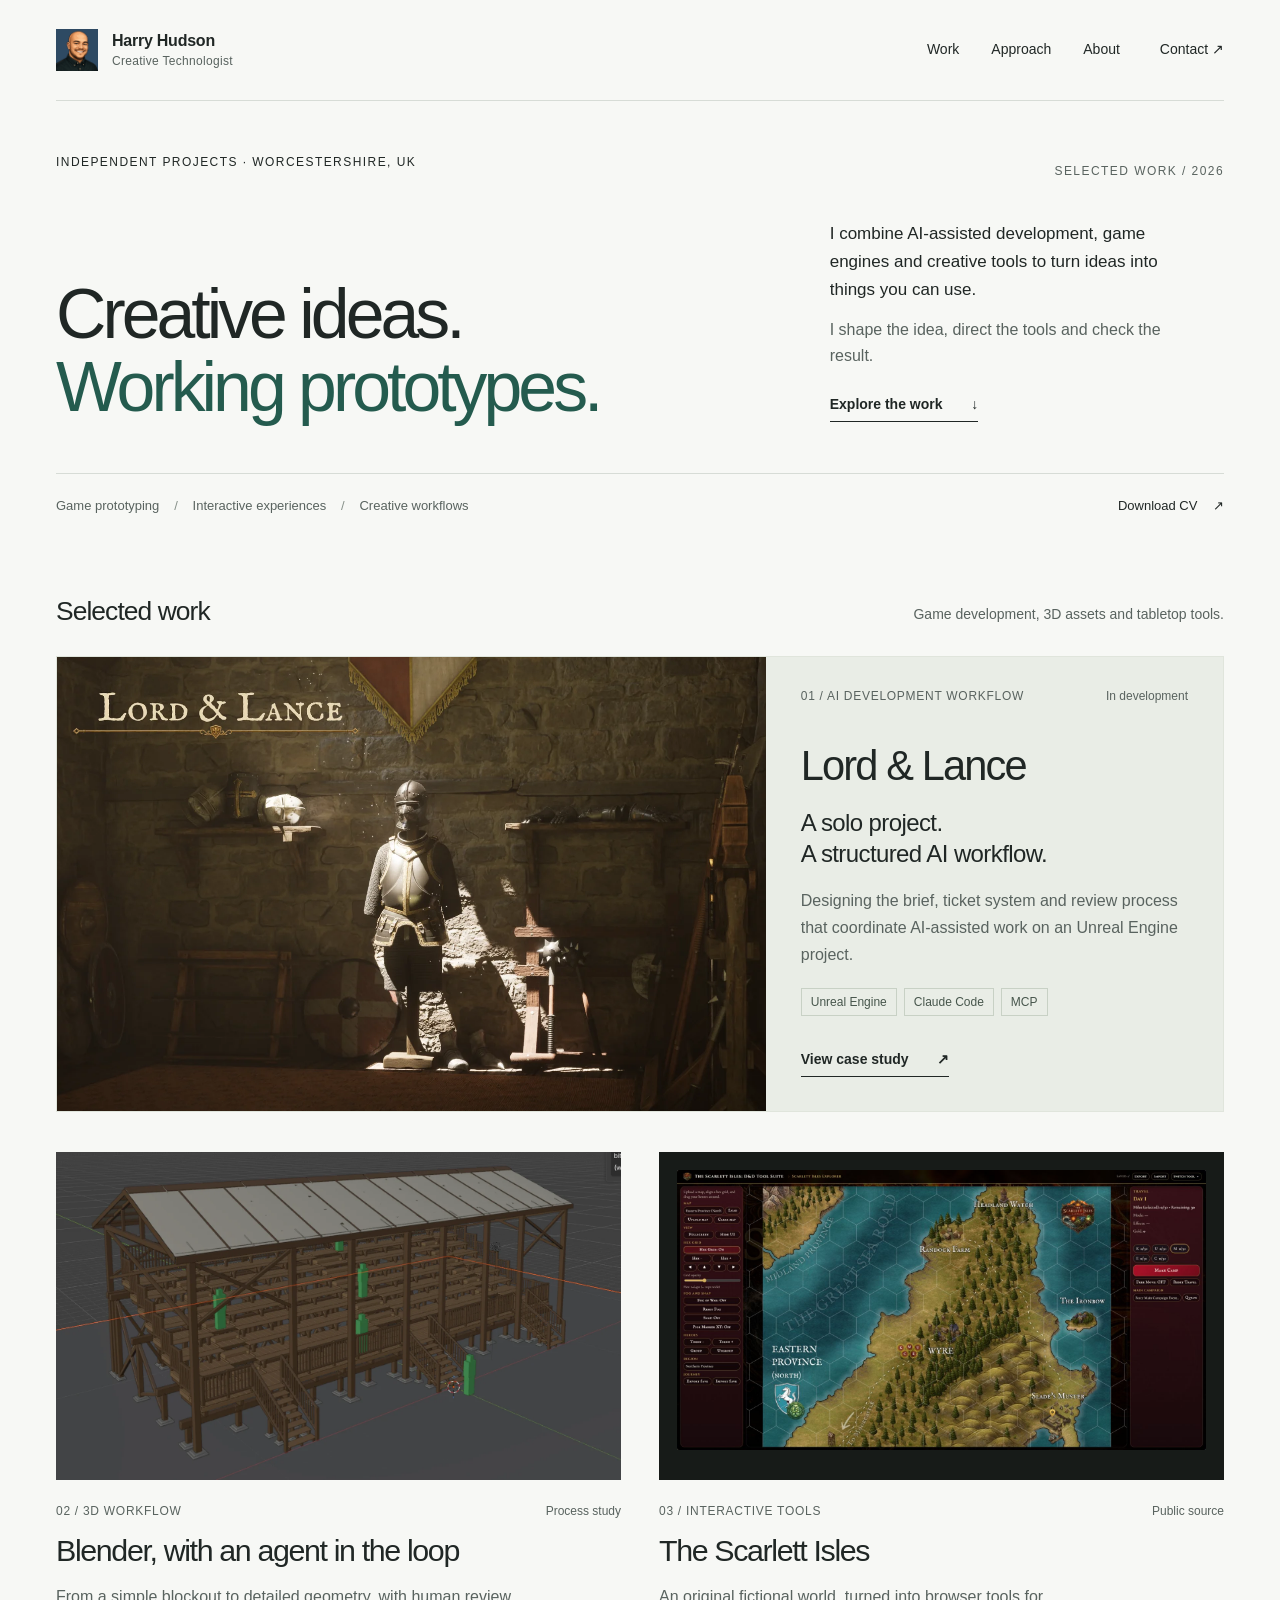
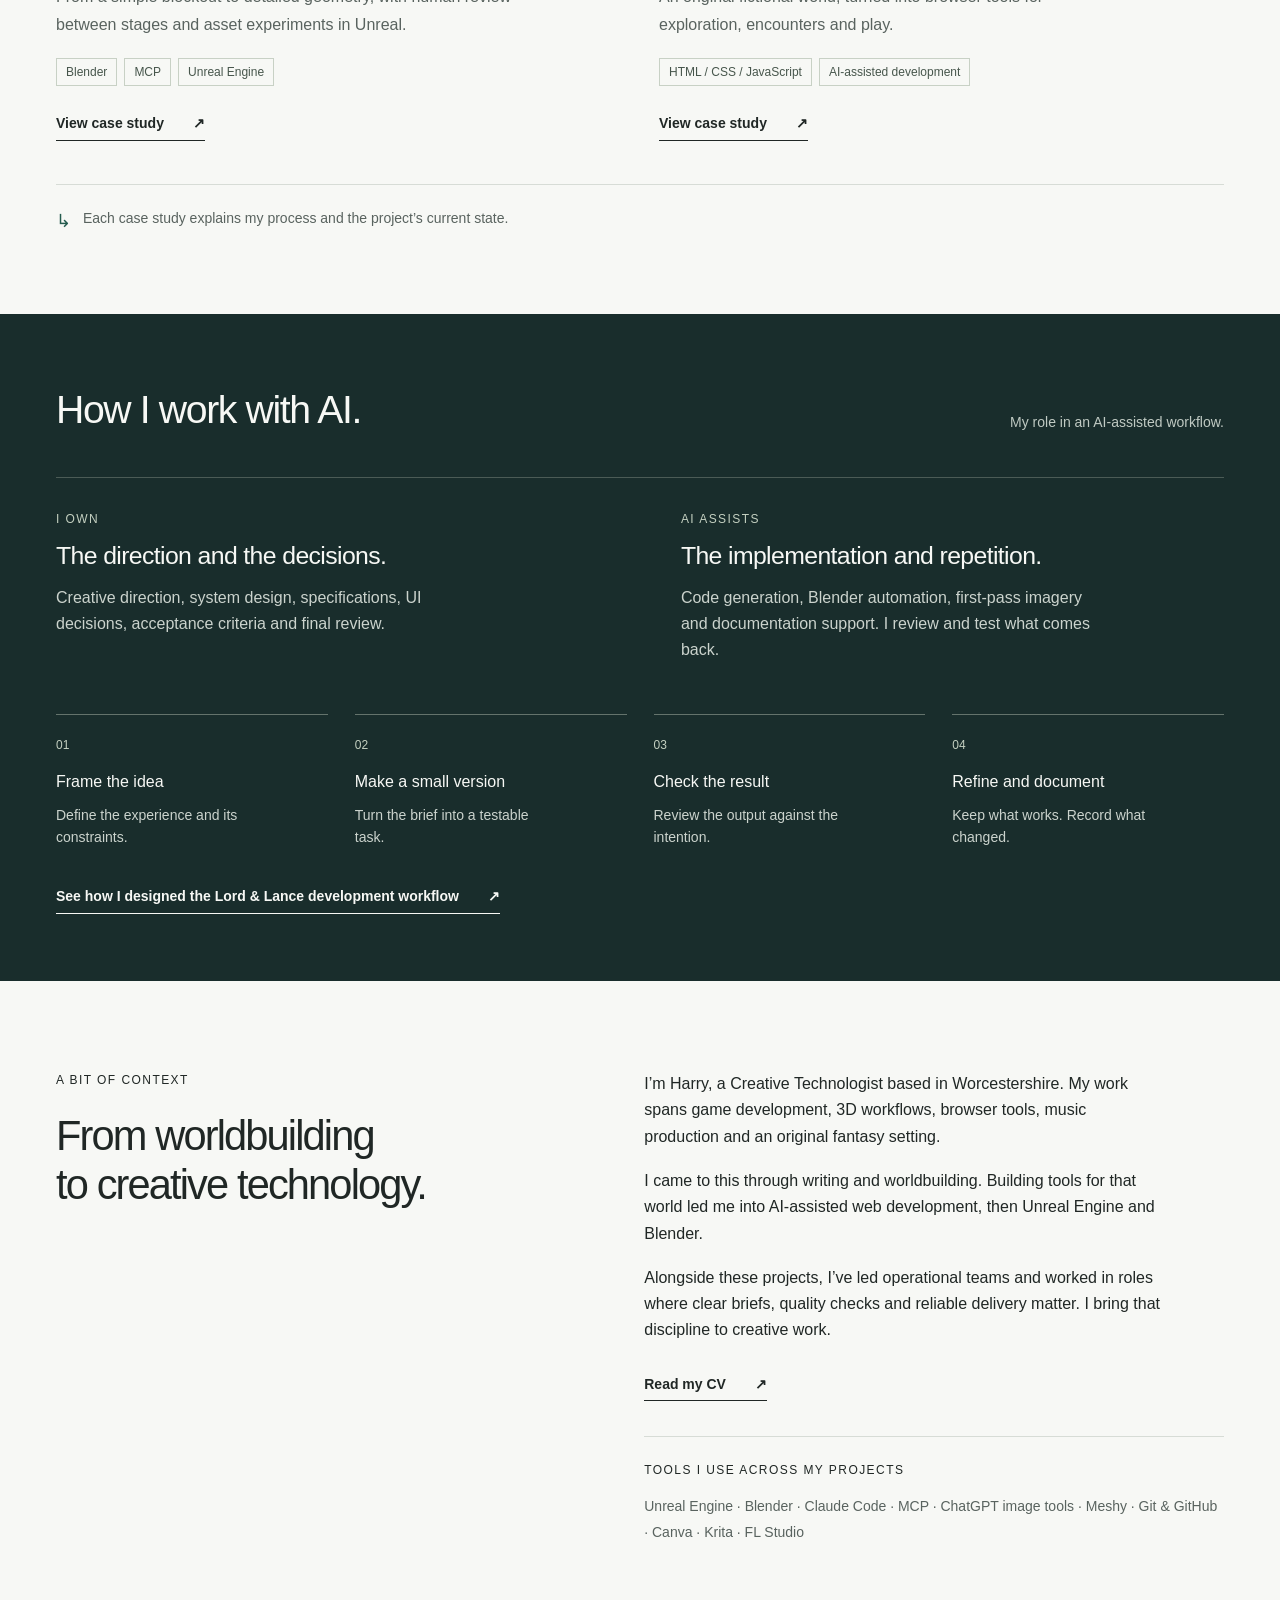
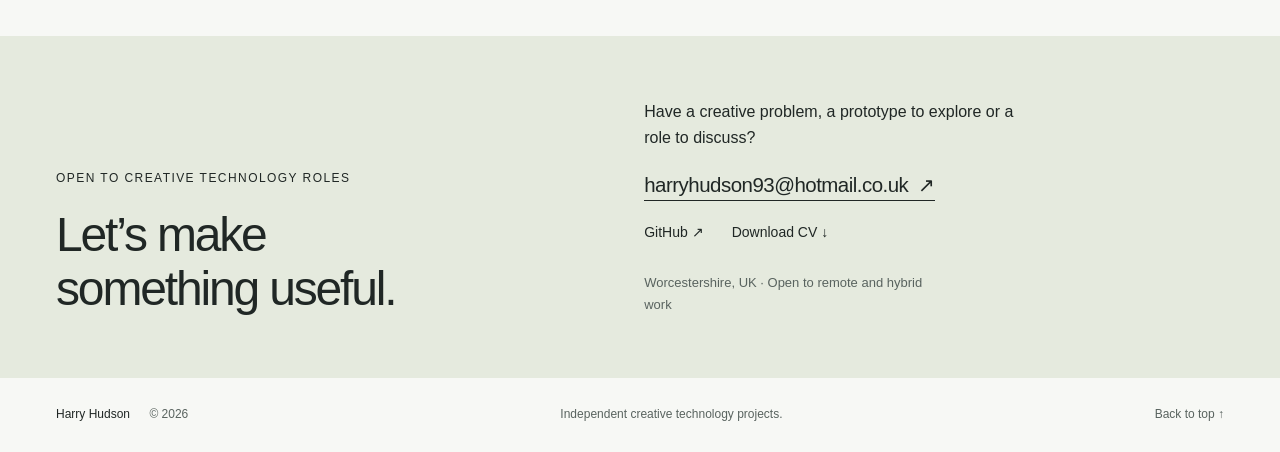
==== commit 540e9cec: "Polish portfolio copy and clarify asset review" ====
--- a/index.html
+++ b/index.html
@@ -36,7 +36,7 @@
   <div class="hero-bottom"><p>Game prototyping <span>/</span> Interactive experiences <span>/</span> Creative workflows</p><a href="assets/harry-hudson-cv.pdf" download>Download CV <span aria-hidden="true">↗</span></a></div>
 </section>
 <section id="work" class="work wrap" aria-labelledby="work-heading">
-  <div class="section-heading"><h2 id="work-heading">Selected work</h2><p>Three ways of turning an idea into a system.</p></div>
+  <div class="section-heading"><h2 id="work-heading">Selected work</h2><p>Game development, 3D assets and tabletop tools.</p></div>
   <article class="featured-project">
     <a class="project-image" href="lord-and-lance.html" aria-label="Read the Lord and Lance case study"><img class="" src="assets/lord-lance-armoury.webp" srcset="assets/lord-lance-armoury-800.webp 800w, assets/lord-lance-armoury.webp 1600w" sizes="(max-width: 700px) 100vw, 80vw" width="1600" height="900" alt="Lord &amp; Lance project image: an armoured knight in a sunlit medieval armoury." loading="eager" decoding="async" fetchpriority="high"></a>
     <div class="featured-copy"><div class="project-meta"><span>01 / AI development workflow</span><span>In development</span></div><h3><a href="lord-and-lance.html">Lord &amp; Lance</a></h3><p class="project-deck">A solo project.<br>A structured AI workflow.</p><p>Designing the brief, ticket system and review process that coordinate AI-assisted work on an Unreal Engine project.</p><ul class="tags" aria-label="Tools"><li>Unreal Engine</li><li>Claude Code</li><li>MCP</li></ul><a class="text-link" href="lord-and-lance.html">View case study <span aria-hidden="true">↗</span></a></div>
@@ -45,15 +45,15 @@
     <article class="project-card"><a class="project-image" href="blender-mcp.html" aria-label="Read the Blender MCP case study"><img class="" src="assets/grandstand-detail.webp" srcset="assets/grandstand-detail-800.webp 800w, assets/grandstand-detail.webp 1600w" sizes="(max-width: 700px) 100vw, 80vw" width="1600" height="859" alt="A timber grandstand model in Blender, with roof, stepped seating, stairs and structural framing." loading="lazy" decoding="async"></a><div class="project-meta"><span>02 / 3D workflow</span><span>Process study</span></div><h3><a href="blender-mcp.html">Blender, with an agent in the loop</a></h3><p>From a simple blockout to detailed geometry, with human review between stages and asset experiments in Unreal.</p><ul class="tags" aria-label="Tools"><li>Blender</li><li>MCP</li><li>Unreal Engine</li></ul><a class="text-link" href="blender-mcp.html">View case study <span aria-hidden="true">↗</span></a></article>
     <article class="project-card"><a class="project-image" href="scarlett-isles.html" aria-label="Read the Scarlett Isles case study"><div class="source-crop" style="aspect-ratio:2548/1350"><div style="width:100.000000%;left:0.000000%;top:0.000000%"><img src="assets/si-current-explorer.webp" width="1600" height="848" alt="Rebuilt Scarlett Isles World Explorer with a regional map and consistent burgundy-and-gold interface." loading="lazy" decoding="async"></div></div></a><div class="project-meta"><span>03 / Interactive tools</span><span>Public source</span></div><h3><a href="scarlett-isles.html">The Scarlett Isles</a></h3><p>An original fictional world, turned into browser tools for exploration, encounters and play.</p><ul class="tags" aria-label="Tools"><li>HTML / CSS / JavaScript</li><li>AI-assisted development</li></ul><a class="text-link" href="scarlett-isles.html">View case study <span aria-hidden="true">↗</span></a></article>
   </div>
-  <p class="portfolio-note"><span class="note-mark" aria-hidden="true">↳</span> Project statuses and the scope of each evidence item are explained within the case studies.</p>
+  <p class="portfolio-note"><span class="note-mark" aria-hidden="true">↳</span> Each case study explains my process and the project’s current state.</p>
 </section>
 <section class="approach-section" id="approach" aria-labelledby="approach-heading"><div class="wrap">
-  <div class="section-heading"><h2 id="approach-heading">The tools change.<br>The judgement stays human.</h2><p>My role in an AI-assisted workflow.</p></div>
+  <div class="section-heading"><h2 id="approach-heading">How I work with AI.</h2><p>My role in an AI-assisted workflow.</p></div>
   <div class="ownership-grid"><div><p class="eyebrow">I own</p><h3>The direction and the decisions.</h3><p>Creative direction, system design, specifications, UI decisions, acceptance criteria and final review.</p></div><div><p class="eyebrow">AI assists</p><h3>The implementation and repetition.</h3><p>Code generation, Blender automation, first-pass imagery and documentation support. I review and test what comes back.</p></div></div>
   <ol class="workflow" aria-label="My working process"><li><span>01</span><strong>Frame the idea</strong><p>Define the experience and its constraints.</p></li><li><span>02</span><strong>Make a small version</strong><p>Turn the brief into a testable task.</p></li><li><span>03</span><strong>Check the result</strong><p>Review the output against the intention.</p></li><li><span>04</span><strong>Refine and document</strong><p>Keep what works. Record what changed.</p></li></ol>
 <p class="approach-example"><a class="text-link" href="lord-and-lance.html#development-system">See how I designed the Lord &amp; Lance development workflow <span aria-hidden="true">↗</span></a></p>
 </div></section>
-<section id="about" class="about wrap" aria-labelledby="about-heading"><div><p class="eyebrow">A bit of context</p><h2 id="about-heading">A creative practice.<br>A delivery mindset.</h2></div><div class="about-copy"><p>I’m Harry, a Creative Technologist based in Worcestershire. My work spans game development, 3D workflows, browser tools, music production and an original fantasy setting.</p><p>I came to this through writing and worldbuilding. Building tools for that world led me into AI-assisted web development, then Unreal Engine and Blender.</p><p>Alongside these projects, I’ve led operational teams and worked in roles where clear briefs, quality checks and reliable delivery matter. I bring that discipline to creative work.</p><a class="text-link" href="assets/harry-hudson-cv.pdf" download>Read my CV <span aria-hidden="true">↗</span></a><div class="tool-list"><p class="eyebrow">Tools I use across my projects</p><p>Unreal Engine · Blender · Claude Code · MCP · ChatGPT image tools · Meshy · Git &amp; GitHub · Canva · Krita · FL Studio</p></div></div></section>
+<section id="about" class="about wrap" aria-labelledby="about-heading"><div><p class="eyebrow">A bit of context</p><h2 id="about-heading">From worldbuilding<br>to creative technology.</h2></div><div class="about-copy"><p>I’m Harry, a Creative Technologist based in Worcestershire. My work spans game development, 3D workflows, browser tools, music production and an original fantasy setting.</p><p>I came to this through writing and worldbuilding. Building tools for that world led me into AI-assisted web development, then Unreal Engine and Blender.</p><p>Alongside these projects, I’ve led operational teams and worked in roles where clear briefs, quality checks and reliable delivery matter. I bring that discipline to creative work.</p><a class="text-link" href="assets/harry-hudson-cv.pdf" download>Read my CV <span aria-hidden="true">↗</span></a><div class="tool-list"><p class="eyebrow">Tools I use across my projects</p><p>Unreal Engine · Blender · Claude Code · MCP · ChatGPT image tools · Meshy · Git &amp; GitHub · Canva · Krita · FL Studio</p></div></div></section>
 <section id="contact" class="contact-section" aria-labelledby="contact-heading"><div class="wrap contact-grid"><div><p class="eyebrow">Open to creative technology roles</p><h2 id="contact-heading">Let’s make<br>something useful.</h2></div><div><p>Have a creative problem, a prototype to explore or a role to discuss?</p><a class="email-link" href="mailto:harryhudson93@hotmail.co.uk">harryhudson93@hotmail.co.uk <span aria-hidden="true">↗</span></a><div class="contact-links"><a href="https://github.com/hjhudsonwriter" target="_blank" rel="noopener noreferrer">GitHub <span aria-hidden="true">↗</span></a><a href="assets/harry-hudson-cv.pdf" download>Download CV <span aria-hidden="true">↓</span></a></div><p class="contact-location">Worcestershire, UK · Open to remote and hybrid work</p></div></div></section>
-</main><footer class="site-footer wrap"><p>Harry Hudson <span>© 2026</span></p><p>Made with care. Built to keep evolving.</p><a href="#top">Back to top <span aria-hidden="true">↑</span></a></footer>
+</main><footer class="site-footer wrap"><p>Harry Hudson <span>© 2026</span></p><p>Independent creative technology projects.</p><a href="#top">Back to top <span aria-hidden="true">↑</span></a></footer>
 </body></html>
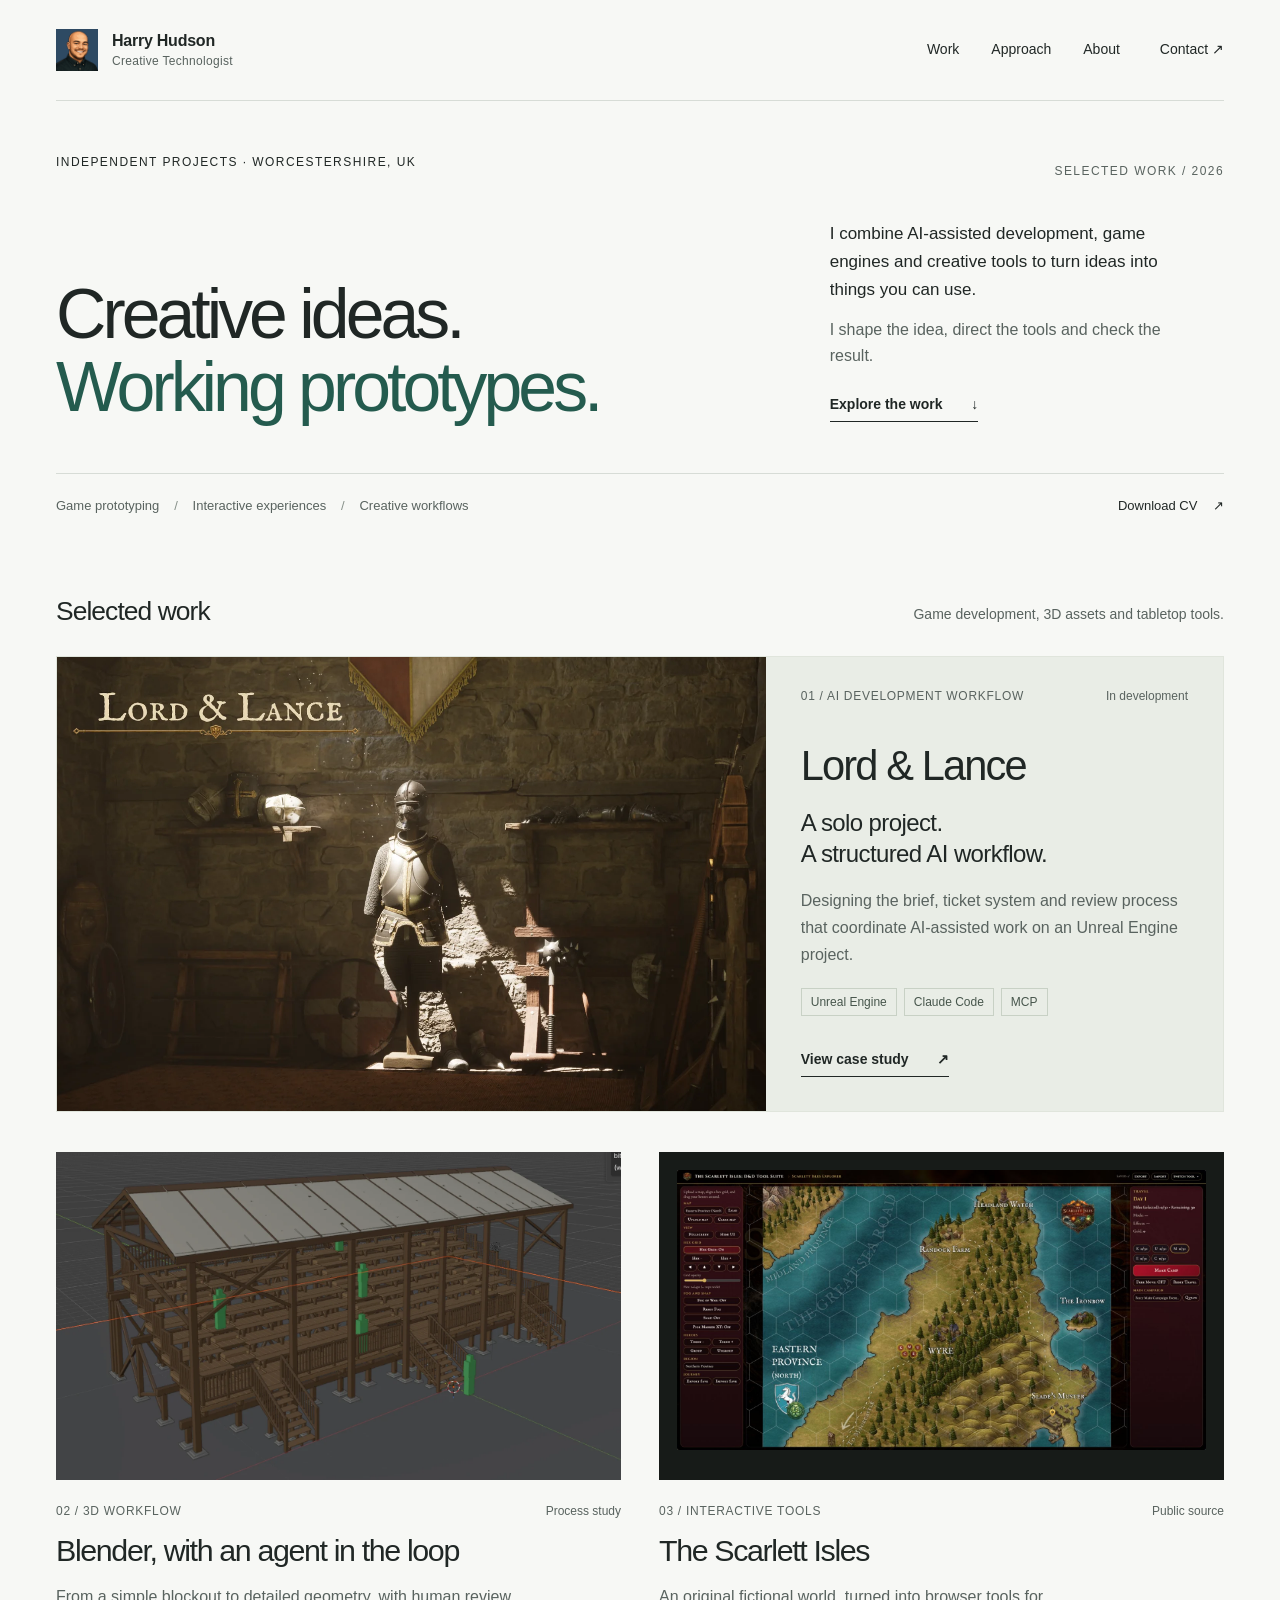
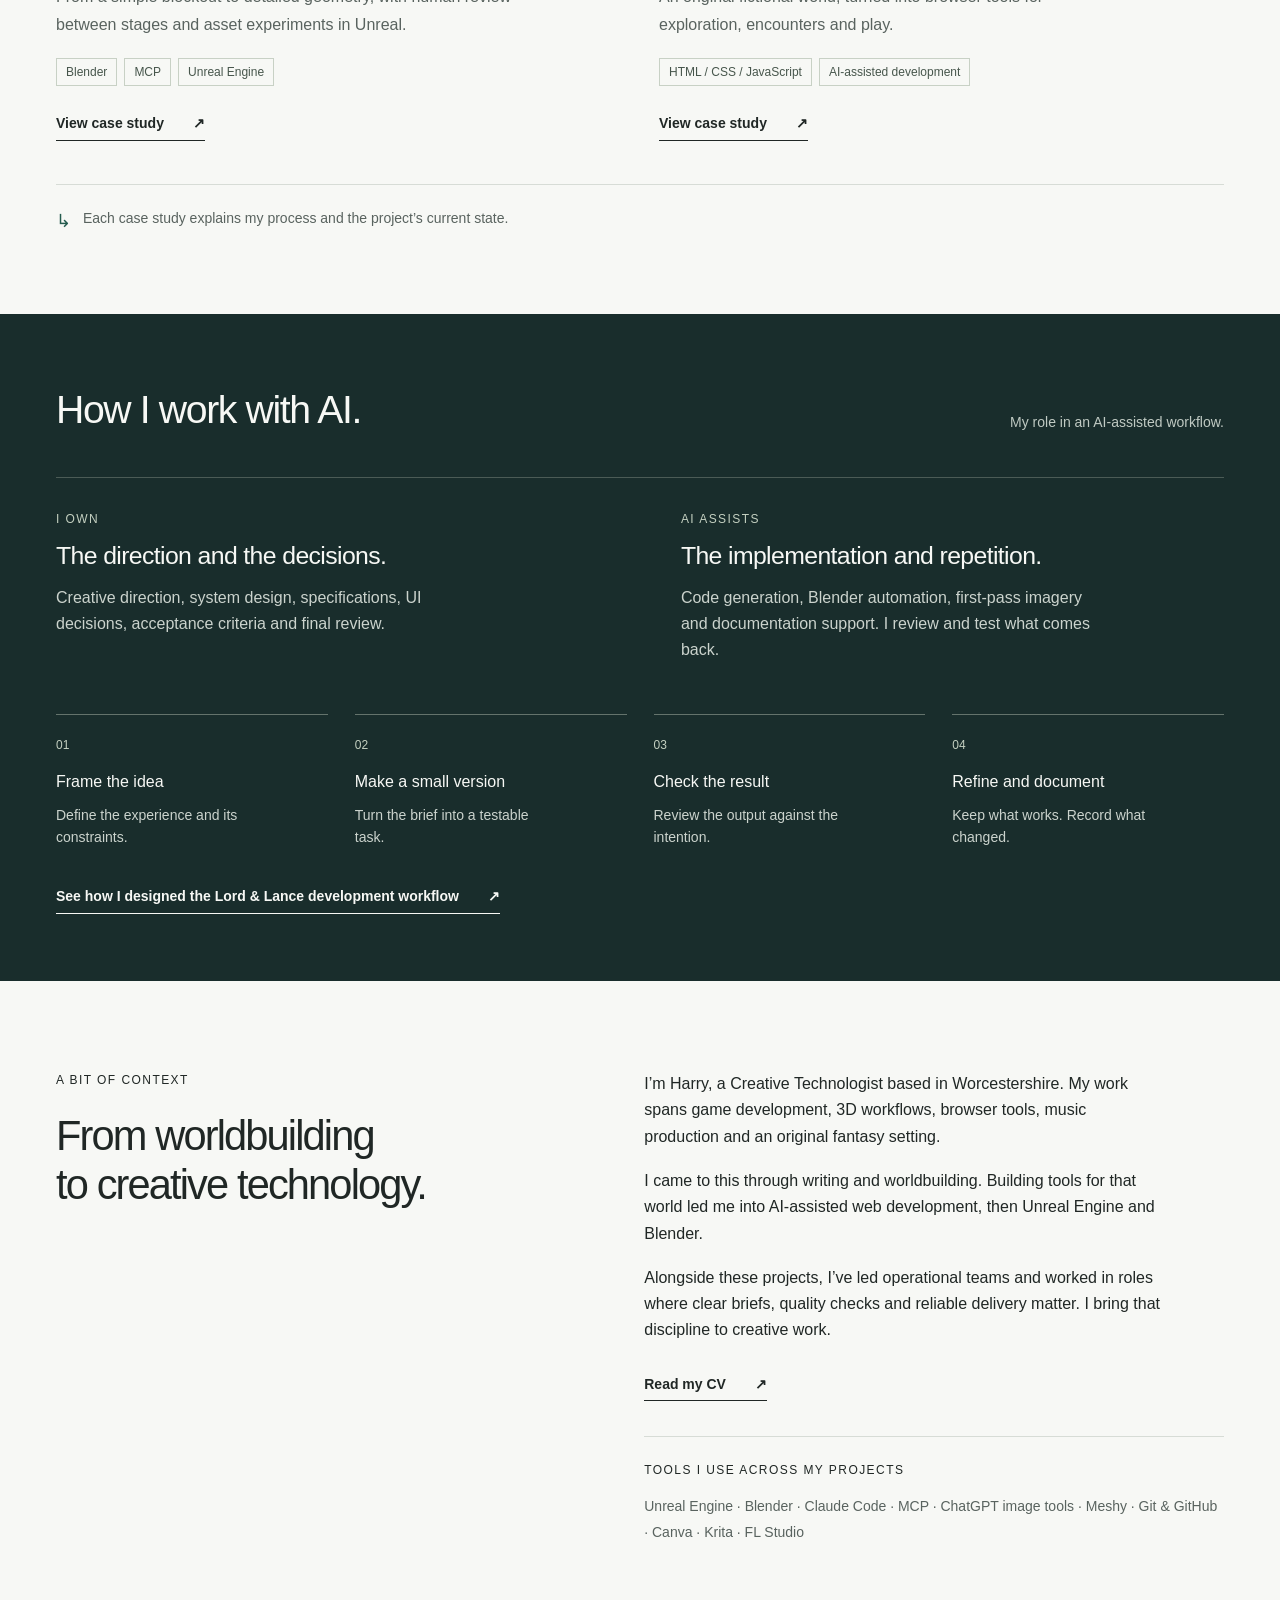
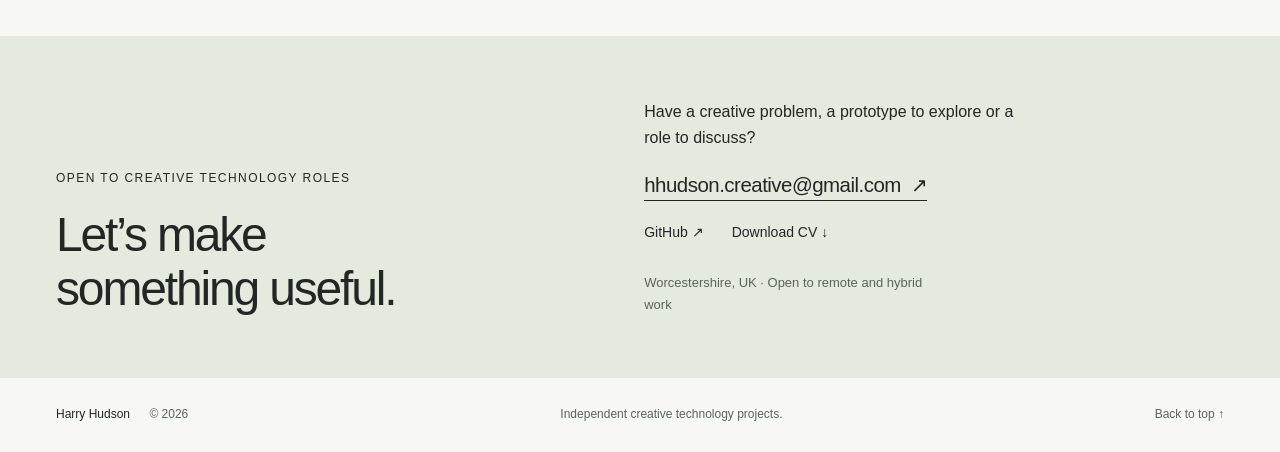
==== commit 900a6cf2: "Update contact email on all pages Co-Authored-By: Claude Sonnet 5.5 <noreply@anthropic.com> Claude-S" ====
--- a/index.html
+++ b/index.html
@@ -54,6 +54,6 @@
 <p class="approach-example"><a class="text-link" href="lord-and-lance.html#development-system">See how I designed the Lord &amp; Lance development workflow <span aria-hidden="true">↗</span></a></p>
 </div></section>
 <section id="about" class="about wrap" aria-labelledby="about-heading"><div><p class="eyebrow">A bit of context</p><h2 id="about-heading">From worldbuilding<br>to creative technology.</h2></div><div class="about-copy"><p>I’m Harry, a Creative Technologist based in Worcestershire. My work spans game development, 3D workflows, browser tools, music production and an original fantasy setting.</p><p>I came to this through writing and worldbuilding. Building tools for that world led me into AI-assisted web development, then Unreal Engine and Blender.</p><p>Alongside these projects, I’ve led operational teams and worked in roles where clear briefs, quality checks and reliable delivery matter. I bring that discipline to creative work.</p><a class="text-link" href="assets/harry-hudson-cv.pdf" download>Read my CV <span aria-hidden="true">↗</span></a><div class="tool-list"><p class="eyebrow">Tools I use across my projects</p><p>Unreal Engine · Blender · Claude Code · MCP · ChatGPT image tools · Meshy · Git &amp; GitHub · Canva · Krita · FL Studio</p></div></div></section>
-<section id="contact" class="contact-section" aria-labelledby="contact-heading"><div class="wrap contact-grid"><div><p class="eyebrow">Open to creative technology roles</p><h2 id="contact-heading">Let’s make<br>something useful.</h2></div><div><p>Have a creative problem, a prototype to explore or a role to discuss?</p><a class="email-link" href="mailto:harryhudson93@hotmail.co.uk">harryhudson93@hotmail.co.uk <span aria-hidden="true">↗</span></a><div class="contact-links"><a href="https://github.com/hjhudsonwriter" target="_blank" rel="noopener noreferrer">GitHub <span aria-hidden="true">↗</span></a><a href="assets/harry-hudson-cv.pdf" download>Download CV <span aria-hidden="true">↓</span></a></div><p class="contact-location">Worcestershire, UK · Open to remote and hybrid work</p></div></div></section>
+<section id="contact" class="contact-section" aria-labelledby="contact-heading"><div class="wrap contact-grid"><div><p class="eyebrow">Open to creative technology roles</p><h2 id="contact-heading">Let’s make<br>something useful.</h2></div><div><p>Have a creative problem, a prototype to explore or a role to discuss?</p><a class="email-link" href="mailto:hhudson.creative@gmail.com">hhudson.creative@gmail.com <span aria-hidden="true">↗</span></a><div class="contact-links"><a href="https://github.com/hjhudsonwriter" target="_blank" rel="noopener noreferrer">GitHub <span aria-hidden="true">↗</span></a><a href="assets/harry-hudson-cv.pdf" download>Download CV <span aria-hidden="true">↓</span></a></div><p class="contact-location">Worcestershire, UK · Open to remote and hybrid work</p></div></div></section>
 </main><footer class="site-footer wrap"><p>Harry Hudson <span>© 2026</span></p><p>Independent creative technology projects.</p><a href="#top">Back to top <span aria-hidden="true">↑</span></a></footer>
 </body></html>
